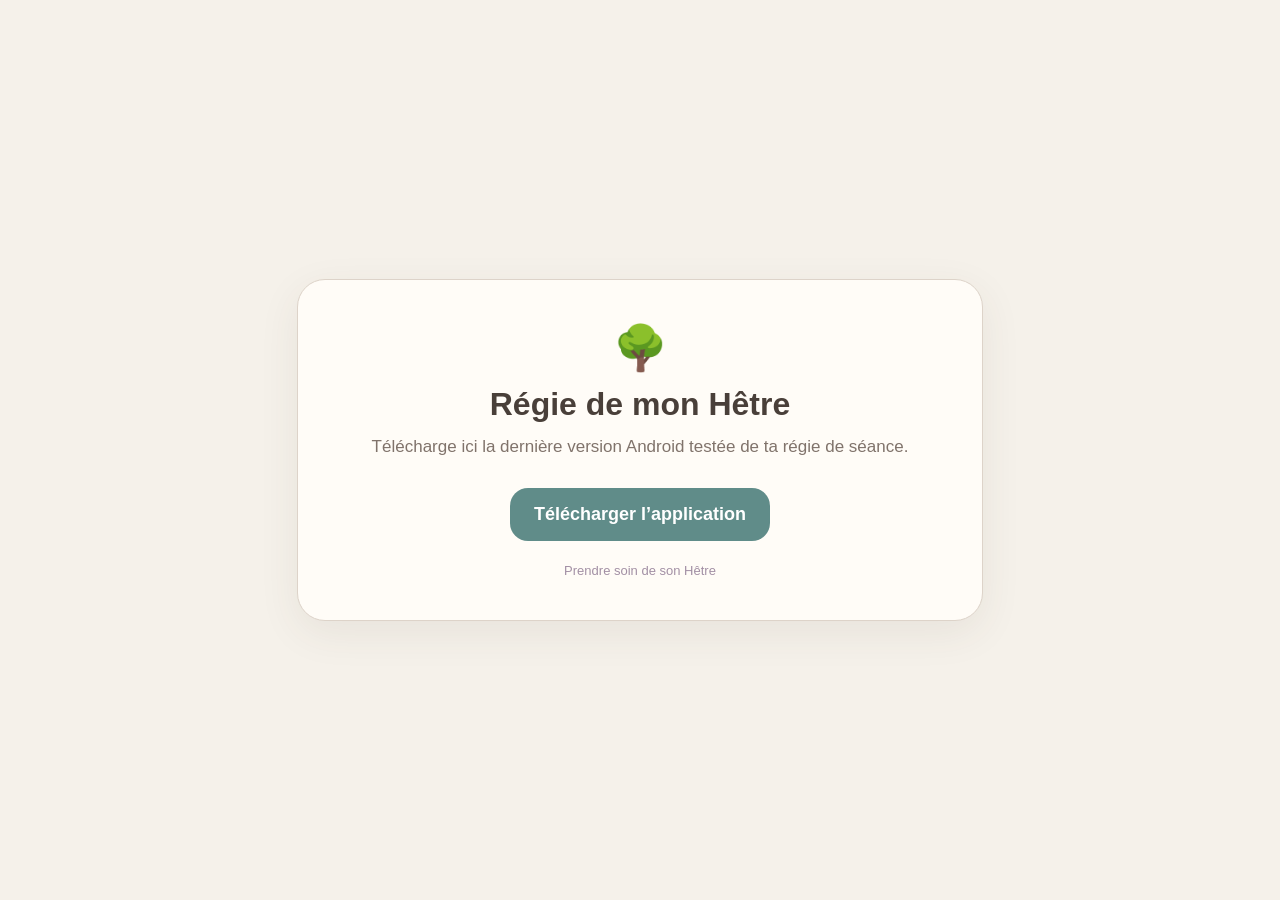
==== index.html @ 22b1c2ca "Add permanent download webpage for Regie de mon Hetre" ====
<!doctype html><html lang="fr"><head><meta charset="utf-8"><meta name="viewport" content="width=device-width,initial-scale=1"><title>Régie de mon Hêtre</title><style>body{margin:0;background:#f5f1ea;color:#493f39;font-family:Arial,sans-serif;display:flex;min-height:100vh;align-items:center;justify-content:center;padding:24px;box-sizing:border-box}.card{max-width:620px;width:100%;background:#fffcf7;border:1px solid #ddd3c9;border-radius:28px;padding:42px 32px;text-align:center;box-shadow:0 12px 40px rgba(73,63,57,.08)}.leaf{font-size:44px;margin-bottom:12px}h1{font-size:32px;margin:0 0 10px}p{font-size:17px;line-height:1.6;color:#80736b;margin:0 0 28px}.btn{display:inline-block;background:#608c89;color:white;text-decoration:none;font-weight:700;font-size:18px;padding:16px 24px;border-radius:18px}.small{font-size:13px;margin-top:22px;color:#a28fa4}</style></head><body><main class="card"><div class="leaf">🌳</div><h1>Régie de mon Hêtre</h1><p>Télécharge ici la dernière version Android testée de ta régie de séance.</p><a class="btn" href="https://github.com/prendresoindesonhetre-rgb/Mon-oxyg-ne/releases/download/regie-de-mon-hetre/Regie-de-mon-Hetre.apk">Télécharger l’application</a><div class="small">Prendre soin de son Hêtre</div></main></body></html>
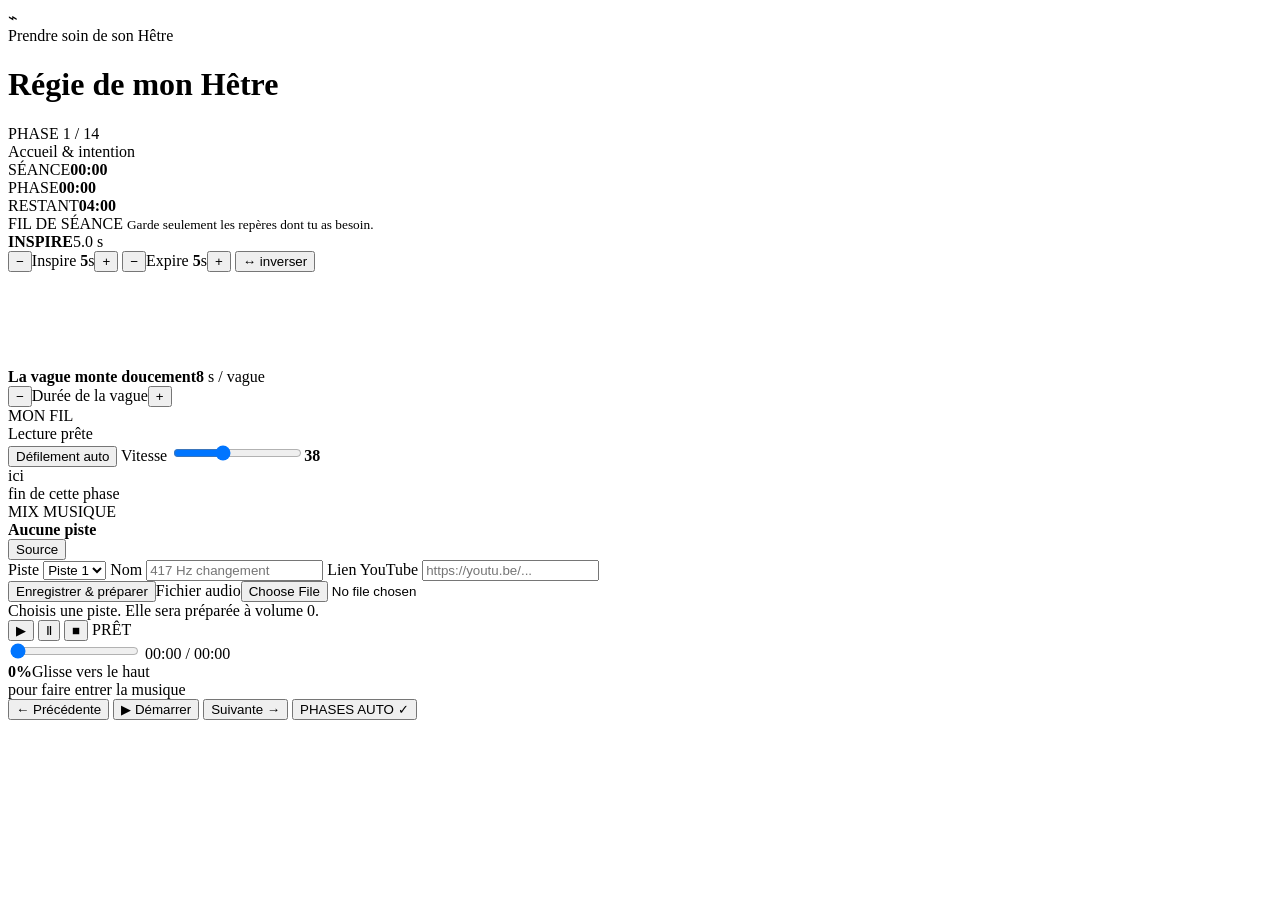
==== commit 38575ec3: "Replace download page with web control room" ====
--- a/index.html
+++ b/index.html
@@ -1 +1,122 @@
-<!doctype html><html lang="fr"><head><meta charset="utf-8"><meta name="viewport" content="width=device-width,initial-scale=1"><title>Régie de mon Hêtre</title><style>body{margin:0;background:#f5f1ea;color:#493f39;font-family:Arial,sans-serif;display:flex;min-height:100vh;align-items:center;justify-content:center;padding:24px;box-sizing:border-box}.card{max-width:620px;width:100%;background:#fffcf7;border:1px solid #ddd3c9;border-radius:28px;padding:42px 32px;text-align:center;box-shadow:0 12px 40px rgba(73,63,57,.08)}.leaf{font-size:44px;margin-bottom:12px}h1{font-size:32px;margin:0 0 10px}p{font-size:17px;line-height:1.6;color:#80736b;margin:0 0 28px}.btn{display:inline-block;background:#608c89;color:white;text-decoration:none;font-weight:700;font-size:18px;padding:16px 24px;border-radius:18px}.small{font-size:13px;margin-top:22px;color:#a28fa4}</style></head><body><main class="card"><div class="leaf">🌳</div><h1>Régie de mon Hêtre</h1><p>Télécharge ici la dernière version Android testée de ta régie de séance.</p><a class="btn" href="https://github.com/prendresoindesonhetre-rgb/Mon-oxyg-ne/releases/download/regie-de-mon-hetre/Regie-de-mon-Hetre.apk">Télécharger l’application</a><div class="small">Prendre soin de son Hêtre</div></main></body></html>+<!doctype html>
+<html lang="fr">
+<head>
+  <meta charset="utf-8">
+  <meta name="viewport" content="width=device-width,initial-scale=1,viewport-fit=cover">
+  <meta name="theme-color" content="#f5f1ea">
+  <title>Régie de mon Hêtre</title>
+  <link rel="stylesheet" href="styles.css">
+</head>
+<body>
+<div id="app">
+  <header class="topbar">
+    <div class="brand">
+      <div class="brand-mark" aria-hidden="true">⌁</div>
+      <div>
+        <div class="eyebrow">Prendre soin de son Hêtre</div>
+        <h1>Régie de mon Hêtre</h1>
+      </div>
+    </div>
+    <div class="phase-heading">
+      <div id="phaseCounter" class="eyebrow">PHASE 1 / 14</div>
+      <div id="phaseTitle" class="phase-title">Accueil & intention</div>
+    </div>
+  </header>
+
+  <section class="time-deck" aria-label="Temps de séance">
+    <div class="time-card"><span>SÉANCE</span><strong id="sessionTime">00:00</strong></div>
+    <div class="time-card accent"><span>PHASE</span><strong id="phaseTime">00:00</strong></div>
+    <div class="time-card"><span id="remainingCaption">RESTANT</span><strong id="remainingTime">04:00</strong></div>
+  </section>
+
+  <section id="instrumentCard" class="instrument-card normal">
+    <div class="instrument-title">
+      <span id="instrumentName">FIL DE SÉANCE</span>
+      <small id="instrumentHint">Garde seulement les repères dont tu as besoin.</small>
+    </div>
+    <div id="rainGuide" class="rain-guide hidden">
+      <div class="rain-wrap"><div id="rainStick" class="rain-stick"><div class="rain-grains"></div></div></div>
+      <div class="instrument-readout"><strong id="breathLabel">INSPIRE</strong><span id="breathCountdown">5.0 s</span></div>
+      <div class="micro-controls">
+        <button id="inhaleMinus" type="button">−</button><span>Inspire <b id="inhaleValue">5</b>s</span><button id="inhalePlus" type="button">+</button>
+        <button id="exhaleMinus" type="button">−</button><span>Expire <b id="exhaleValue">5</b>s</span><button id="exhalePlus" type="button">+</button>
+        <button id="rainReverse" type="button">↔ inverser</button>
+      </div>
+    </div>
+    <div id="oceanGuide" class="ocean-guide hidden">
+      <canvas id="waveCanvas" width="900" height="92" aria-label="Guide de vague"></canvas>
+      <div class="instrument-readout"><strong id="waveLabel">La vague monte doucement</strong><span><b id="waveSeconds">8</b> s / vague</span></div>
+      <div class="micro-controls"><button id="waveMinus" type="button">−</button><span>Durée de la vague</span><button id="wavePlus" type="button">+</button></div>
+    </div>
+  </section>
+
+  <main class="workspace">
+    <section class="reader-panel">
+      <div class="reader-toolbar">
+        <div>
+          <div class="eyebrow">MON FIL</div>
+          <div id="readStatus" class="read-status">Lecture prête</div>
+        </div>
+        <div class="scroll-controls">
+          <button id="autoScrollBtn" type="button" class="pill">Défilement auto</button>
+          <label class="speed-control">Vitesse <input id="scrollSpeed" type="range" min="1" max="100" value="38"><b id="speedValue">38</b></label>
+        </div>
+      </div>
+      <div class="reader-shell">
+        <div class="reader-progress" aria-hidden="true"><div id="readerProgressFill"></div></div>
+        <div class="reading-line" aria-hidden="true"><span>ici</span></div>
+        <div id="reader" class="reader" tabindex="0">
+          <article id="scriptText" class="script-text"></article>
+          <aside id="actionText" class="action-text"></aside>
+          <div class="reader-end">fin de cette phase</div>
+        </div>
+      </div>
+    </section>
+
+    <aside class="mixer-panel">
+      <div class="mixer-head">
+        <div><div class="eyebrow">MIX MUSIQUE</div><strong id="trackName">Aucune piste</strong></div>
+        <button id="sourceToggle" type="button" class="text-btn">Source</button>
+      </div>
+
+      <div id="sourceDrawer" class="source-drawer hidden">
+        <label>Piste
+          <select id="trackSlot"><option value="0">Piste 1</option><option value="1">Piste 2</option><option value="2">Piste 3</option></select>
+        </label>
+        <label>Nom <input id="trackTitleInput" type="text" placeholder="417 Hz changement"></label>
+        <label>Lien YouTube <input id="youtubeUrlInput" type="url" placeholder="https://youtu.be/..."></label>
+        <div class="source-actions"><button id="saveTrackBtn" type="button">Enregistrer & préparer</button><label class="file-btn">Fichier audio<input id="localFile" type="file" accept="audio/*"></label></div>
+        <div id="youtubeBox" class="youtube-box"><div id="youtubePlayer"></div></div>
+        <div id="sourceStatus" class="source-status">Choisis une piste. Elle sera préparée à volume 0.</div>
+      </div>
+
+      <div class="transport">
+        <button id="musicPlay" class="transport-main" type="button" aria-label="Lecture">▶</button>
+        <button id="musicPause" type="button" aria-label="Pause">Ⅱ</button>
+        <button id="musicStop" type="button" aria-label="Arrêt">■</button>
+        <span id="musicState">PRÊT</span>
+      </div>
+      <div class="timeline-row">
+        <input id="musicTimeline" type="range" min="0" max="1000" value="0">
+        <span id="musicTime">00:00 / 00:00</span>
+      </div>
+
+      <div id="fader" class="fader" role="slider" aria-label="Volume musique" aria-valuemin="0" aria-valuemax="100" aria-valuenow="0" tabindex="0">
+        <div class="fader-track"><div id="faderFill" class="fader-fill"></div><div id="faderKnob" class="fader-knob"></div></div>
+        <div class="fader-copy"><strong id="volumeValue">0%</strong><span>Glisse vers le haut<br>pour faire entrer la musique</span></div>
+      </div>
+    </aside>
+  </main>
+
+  <footer class="control-dock">
+    <button id="prevPhase" type="button">← Précédente</button>
+    <button id="sessionPlay" type="button" class="session-play">▶ Démarrer</button>
+    <button id="nextPhase" type="button">Suivante →</button>
+    <button id="autoPhaseBtn" type="button" class="auto-phase">PHASES AUTO ✓</button>
+  </footer>
+</div>
+<audio id="localAudio" preload="metadata"></audio>
+<script src="https://www.youtube.com/iframe_api"></script>
+<script src="app.js"></script>
+</body>
+</html>
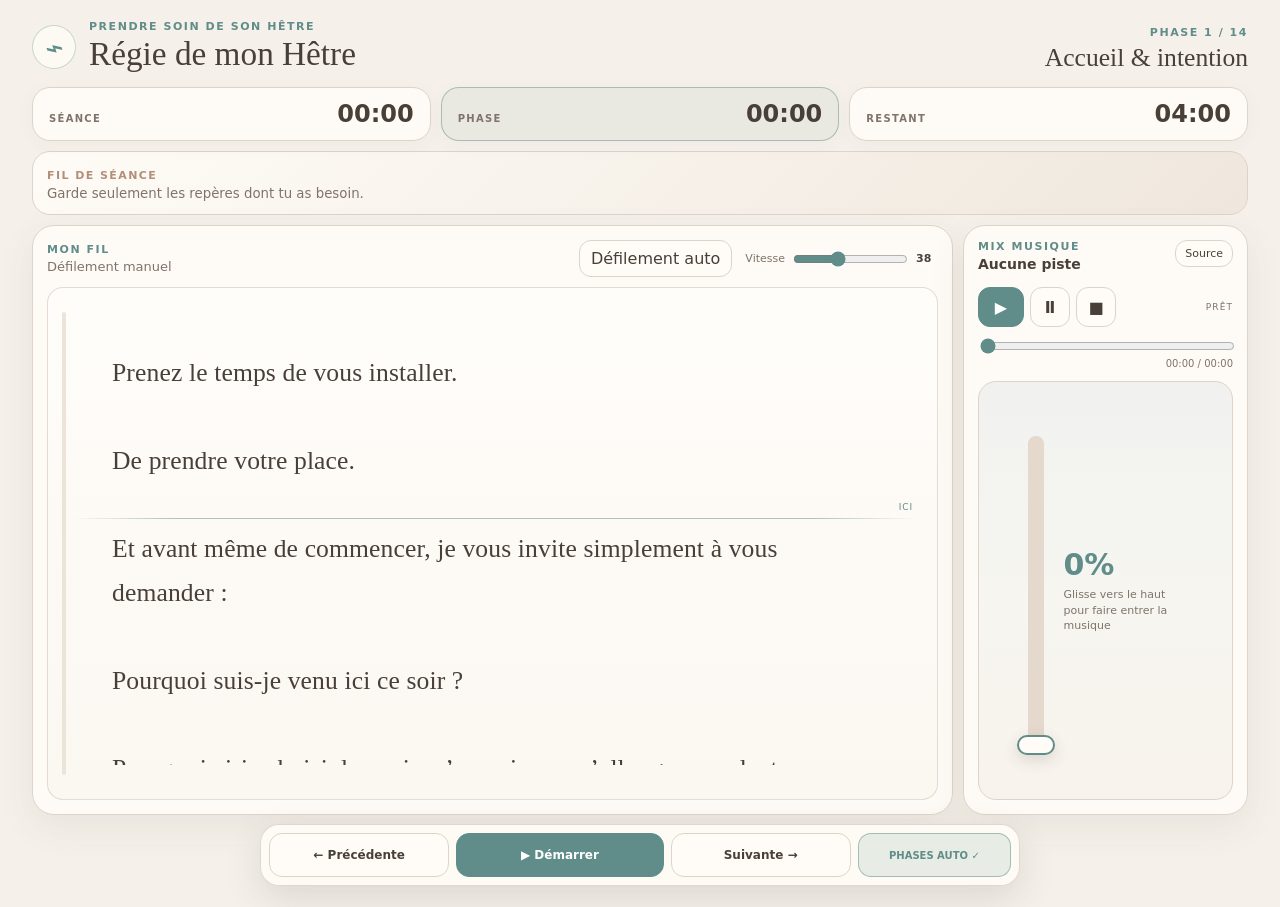
==== commit 2b0e430e: "Make YouTube web player initialization reliable" ====
--- a/index.html
+++ b/index.html
@@ -116,7 +116,7 @@
   </footer>
 </div>
 <audio id="localAudio" preload="metadata"></audio>
+<script src="app.js"></script>
 <script src="https://www.youtube.com/iframe_api"></script>
-<script src="app.js"></script>
 </body>
 </html>
--- a/styles.css
+++ b/styles.css
@@ -0,0 +1,4 @@
+:root{--bg:#f5f1ea;--paper:#fffcf7;--sand:#ede4d9;--sand2:#e5d8cc;--ink:#493f39;--muted:#80736b;--teal:#608c89;--sky:#91afc0;--mauve:#a28fa4;--clay:#b38f78;--line:#ddd3c9;--shadow:0 12px 36px rgba(73,63,57,.08)}
+*{box-sizing:border-box}html,body{margin:0;min-height:100%;background:var(--bg);color:var(--ink);font-family:Inter,ui-sans-serif,system-ui,-apple-system,BlinkMacSystemFont,"Segoe UI",sans-serif}button,input,select{font:inherit;color:inherit}button{cursor:pointer}#app{min-height:100vh;padding:20px clamp(16px,2.5vw,34px) 92px;max-width:1540px;margin:auto}.topbar{display:flex;justify-content:space-between;align-items:end;gap:24px;margin-bottom:14px}.brand{display:flex;align-items:center;gap:13px}.brand-mark{width:44px;height:44px;border:1px solid rgba(96,140,137,.34);border-radius:50%;display:grid;place-items:center;color:var(--teal);font-size:30px;transform:rotate(-18deg);background:rgba(255,252,247,.75)}.eyebrow{font-size:11px;letter-spacing:.14em;font-weight:800;color:var(--teal);text-transform:uppercase}.brand h1{font-family:Georgia,"Times New Roman",serif;font-weight:500;font-size:clamp(24px,2.6vw,36px);margin:2px 0 0}.phase-heading{text-align:right;max-width:520px}.phase-title{font-family:Georgia,"Times New Roman",serif;font-size:clamp(20px,2vw,28px);margin-top:4px}.time-deck{display:grid;grid-template-columns:repeat(3,1fr);gap:10px;margin-bottom:10px}.time-card{background:rgba(255,252,247,.88);border:1px solid var(--line);border-radius:18px;padding:12px 16px;display:flex;align-items:baseline;justify-content:space-between;box-shadow:0 4px 18px rgba(73,63,57,.035)}.time-card span{font-size:10px;letter-spacing:.13em;font-weight:800;color:var(--muted)}.time-card strong{font-size:24px;font-variant-numeric:tabular-nums;font-weight:650}.time-card.accent{border-color:rgba(96,140,137,.48);background:rgba(96,140,137,.075)}.instrument-card{border-radius:18px;border:1px solid var(--line);background:linear-gradient(135deg,rgba(255,252,247,.94),rgba(237,228,217,.76));padding:10px 14px;margin-bottom:10px;min-height:64px;display:flex;align-items:center;gap:18px;overflow:hidden}.instrument-title{min-width:185px}.instrument-title>span{font-size:11px;font-weight:850;letter-spacing:.13em;color:var(--clay)}.instrument-title small{display:block;color:var(--muted);margin-top:3px;line-height:1.25}.hidden{display:none!important}.rain-guide,.ocean-guide{flex:1;display:flex;align-items:center;gap:18px;min-width:0}.rain-wrap{width:150px;height:42px;display:grid;place-items:center}.rain-stick{position:relative;width:126px;height:16px;border-radius:12px;background:linear-gradient(90deg,#725f52,#ab8f7d 48%,#725f52);box-shadow:inset 0 0 0 2px rgba(73,63,57,.18);transform:rotate(-23deg);transition:transform .06s linear}.rain-stick:before,.rain-stick:after{content:"";position:absolute;width:9px;height:20px;top:-2px;border-radius:4px;background:#5f5047}.rain-stick:before{left:-3px}.rain-stick:after{right:-3px}.rain-grains{position:absolute;inset:3px 11px;background-image:radial-gradient(circle at 20% 50%,#e8d7bd 0 1px,transparent 1.5px),radial-gradient(circle at 50% 50%,#e8d7bd 0 1px,transparent 1.5px),radial-gradient(circle at 80% 50%,#e8d7bd 0 1px,transparent 1.5px);background-size:15px 8px;opacity:.75}.instrument-readout{min-width:140px}.instrument-readout strong{display:block;color:var(--teal);font-size:18px}.instrument-readout span{font-size:12px;color:var(--muted);font-variant-numeric:tabular-nums}.micro-controls{display:flex;align-items:center;flex-wrap:wrap;gap:5px 8px;margin-left:auto}.micro-controls button{border:1px solid var(--line);background:var(--paper);border-radius:11px;min-width:34px;height:32px}.micro-controls span{font-size:12px;color:var(--muted)}#waveCanvas{width:min(48vw,520px);height:52px}.workspace{display:grid;grid-template-columns:minmax(0,1fr) 285px;gap:10px;align-items:stretch;min-height:calc(100vh - 310px)}.reader-panel,.mixer-panel{background:rgba(255,252,247,.94);border:1px solid var(--line);border-radius:22px;box-shadow:var(--shadow)}.reader-panel{padding:14px;display:flex;flex-direction:column;min-width:0}.reader-toolbar{display:flex;justify-content:space-between;align-items:center;gap:16px;margin-bottom:10px}.read-status{font-size:13px;color:var(--muted);margin-top:3px}.scroll-controls{display:flex;align-items:center;gap:13px}.pill,.text-btn,.source-actions button,.file-btn{border:1px solid var(--line);background:var(--paper);border-radius:12px;padding:8px 11px}.pill.active,.auto-phase.active{background:rgba(96,140,137,.14);border-color:rgba(96,140,137,.5);color:#3f706d}.speed-control{display:flex;align-items:center;gap:6px;font-size:11px;color:var(--muted)}.speed-control input{width:115px;accent-color:var(--teal)}.speed-control b{min-width:22px;color:var(--ink)}.reader-shell{position:relative;flex:1;min-height:410px;border-radius:16px;background:linear-gradient(180deg,#fffdfa,#fbf7f1);border:1px solid rgba(221,211,201,.78);overflow:hidden}.reader{height:100%;max-height:calc(100vh - 430px);min-height:410px;overflow-y:auto;padding:clamp(34px,7vh,70px) clamp(36px,5vw,76px) 46vh clamp(40px,5vw,78px);scroll-behavior:auto;overscroll-behavior:contain;scrollbar-width:thin;scrollbar-color:var(--sand2) transparent}.script-text{font-family:Georgia,"Times New Roman",serif;font-size:clamp(21px,2vw,29px);line-height:1.72;letter-spacing:.005em;white-space:pre-wrap}.action-text{margin-top:34px;border-left:3px solid rgba(162,143,164,.5);padding:12px 16px;background:rgba(162,143,164,.07);border-radius:0 12px 12px 0;color:#655b63;font-size:15px;line-height:1.55;white-space:pre-wrap}.reader-end{text-align:center;color:var(--mauve);font-size:11px;letter-spacing:.13em;text-transform:uppercase;margin-top:46px}.reading-line{position:absolute;left:24px;right:20px;top:45%;height:1px;background:linear-gradient(90deg,transparent,rgba(96,140,137,.5) 12%,rgba(96,140,137,.5) 88%,transparent);z-index:3;pointer-events:none}.reading-line span{position:absolute;right:4px;top:-16px;color:var(--teal);font-size:9px;letter-spacing:.1em;text-transform:uppercase}.reader-progress{position:absolute;left:14px;top:24px;bottom:24px;width:4px;border-radius:4px;background:var(--sand);z-index:4;overflow:hidden}.reader-progress>div{position:absolute;left:0;right:0;top:0;height:0;background:linear-gradient(var(--sky),var(--teal),var(--mauve));border-radius:4px}.mixer-panel{padding:14px;display:flex;flex-direction:column;min-height:410px}.mixer-head{display:flex;justify-content:space-between;align-items:flex-start;gap:8px}.mixer-head strong{display:block;font-size:14px;margin-top:3px;max-width:190px;white-space:nowrap;overflow:hidden;text-overflow:ellipsis}.text-btn{padding:6px 9px;font-size:11px}.source-drawer{margin-top:10px;padding:10px;background:var(--bg);border-radius:14px;border:1px solid var(--line)}.source-drawer label{display:block;font-size:10px;color:var(--muted);margin-bottom:7px}.source-drawer input,.source-drawer select{width:100%;margin-top:3px;border:1px solid var(--line);background:var(--paper);border-radius:9px;padding:7px 8px;font-size:12px}.source-actions{display:grid;grid-template-columns:1fr 1fr;gap:6px}.source-actions button,.file-btn{font-size:10px;padding:7px;text-align:center}.file-btn input{display:none}.youtube-box{height:126px;margin-top:7px;background:#201d1b;border-radius:10px;overflow:hidden}.youtube-box iframe{width:100%!important;height:100%!important}.source-status{font-size:10px;color:var(--muted);line-height:1.35;margin-top:6px}.transport{display:grid;grid-template-columns:46px 40px 40px 1fr;align-items:center;gap:6px;margin-top:15px}.transport button{height:40px;border-radius:12px;border:1px solid var(--line);background:var(--paper);font-weight:800}.transport .transport-main{background:var(--teal);border-color:var(--teal);color:#fff}.transport span{text-align:right;font-size:9px;letter-spacing:.12em;color:var(--muted)}.timeline-row{margin-top:9px}.timeline-row input{width:100%;accent-color:var(--teal)}.timeline-row span{display:block;text-align:right;font-size:10px;color:var(--muted);font-variant-numeric:tabular-nums}.fader{position:relative;flex:1;min-height:280px;margin-top:12px;border-radius:18px;background:linear-gradient(180deg,rgba(145,175,192,.12),rgba(96,140,137,.05),rgba(179,143,120,.08));border:1px solid var(--line);display:flex;align-items:center;justify-content:center;gap:20px;touch-action:none;user-select:none;cursor:ns-resize;outline:none}.fader:focus-visible{box-shadow:0 0 0 3px rgba(96,140,137,.2)}.fader-track{position:relative;width:16px;height:74%;background:var(--sand2);border-radius:12px;overflow:visible}.fader-fill{position:absolute;left:0;right:0;bottom:0;height:0;background:linear-gradient(0deg,var(--teal),var(--sky));border-radius:12px}.fader-knob{position:absolute;width:38px;height:20px;border-radius:12px;left:50%;bottom:0;transform:translate(-50%,50%);background:var(--paper);border:2px solid var(--teal);box-shadow:0 5px 15px rgba(73,63,57,.16)}.fader-copy{width:120px}.fader-copy strong{font-size:30px;font-variant-numeric:tabular-nums;color:var(--teal)}.fader-copy span{display:block;font-size:11px;line-height:1.4;color:var(--muted);margin-top:5px}.control-dock{position:fixed;z-index:20;left:50%;bottom:14px;transform:translateX(-50%);width:min(760px,calc(100vw - 28px));display:grid;grid-template-columns:1fr 1.15fr 1fr .85fr;gap:7px;padding:8px;background:rgba(255,252,247,.9);backdrop-filter:blur(14px);border:1px solid rgba(221,211,201,.9);box-shadow:0 12px 36px rgba(73,63,57,.14);border-radius:19px}.control-dock button{border:1px solid var(--line);background:var(--paper);border-radius:13px;min-height:44px;font-weight:700;font-size:12px}.control-dock .session-play{background:var(--teal);border-color:var(--teal);color:#fff}.control-dock .auto-phase{font-size:10px;color:var(--teal)}
+@media(max-width:900px){#app{padding:13px 12px 104px}.topbar{align-items:flex-start}.phase-heading{max-width:45%}.brand h1{font-size:24px}.time-card{padding:9px 10px}.time-card strong{font-size:19px}.instrument-card{display:block}.instrument-title{margin-bottom:7px}.rain-guide,.ocean-guide{gap:8px}.micro-controls{margin-left:0}.workspace{grid-template-columns:1fr}.reader{max-height:58vh;min-height:430px;padding-left:44px;padding-right:34px}.mixer-panel{min-height:auto}.fader{min-height:190px}.mixer-panel{display:grid;grid-template-columns:1fr 190px;gap:10px}.mixer-head,.source-drawer{grid-column:1/-1}.transport,.timeline-row{grid-column:1}.fader{grid-column:2;grid-row:3/5}.fader-copy{width:90px}.fader-copy strong{font-size:24px}.control-dock{grid-template-columns:1fr 1.2fr 1fr}.control-dock .auto-phase{grid-column:1/-1;min-height:34px}.reader-toolbar{align-items:flex-start}.scroll-controls{display:block}.speed-control{margin-top:6px}}
+@media(max-width:560px){.topbar{display:block}.phase-heading{text-align:left;max-width:none;margin-top:12px}.time-deck{gap:5px}.time-card{display:block}.time-card span{display:block}.time-card strong{font-size:18px}.rain-guide,.ocean-guide{display:block}.rain-wrap{margin:auto}.instrument-readout{text-align:center}.micro-controls{justify-content:center;margin-top:7px}.reader-toolbar{display:block}.scroll-controls{display:flex;margin-top:8px}.speed-control input{width:92px}.reader{max-height:55vh;min-height:370px;padding:58px 27px 45vh 38px}.script-text{font-size:21px}.mixer-panel{display:block}.fader{min-height:210px}.source-drawer{max-height:310px;overflow:auto}.control-dock{bottom:7px}.control-dock button{font-size:10px}.brand-mark{width:38px;height:38px}}
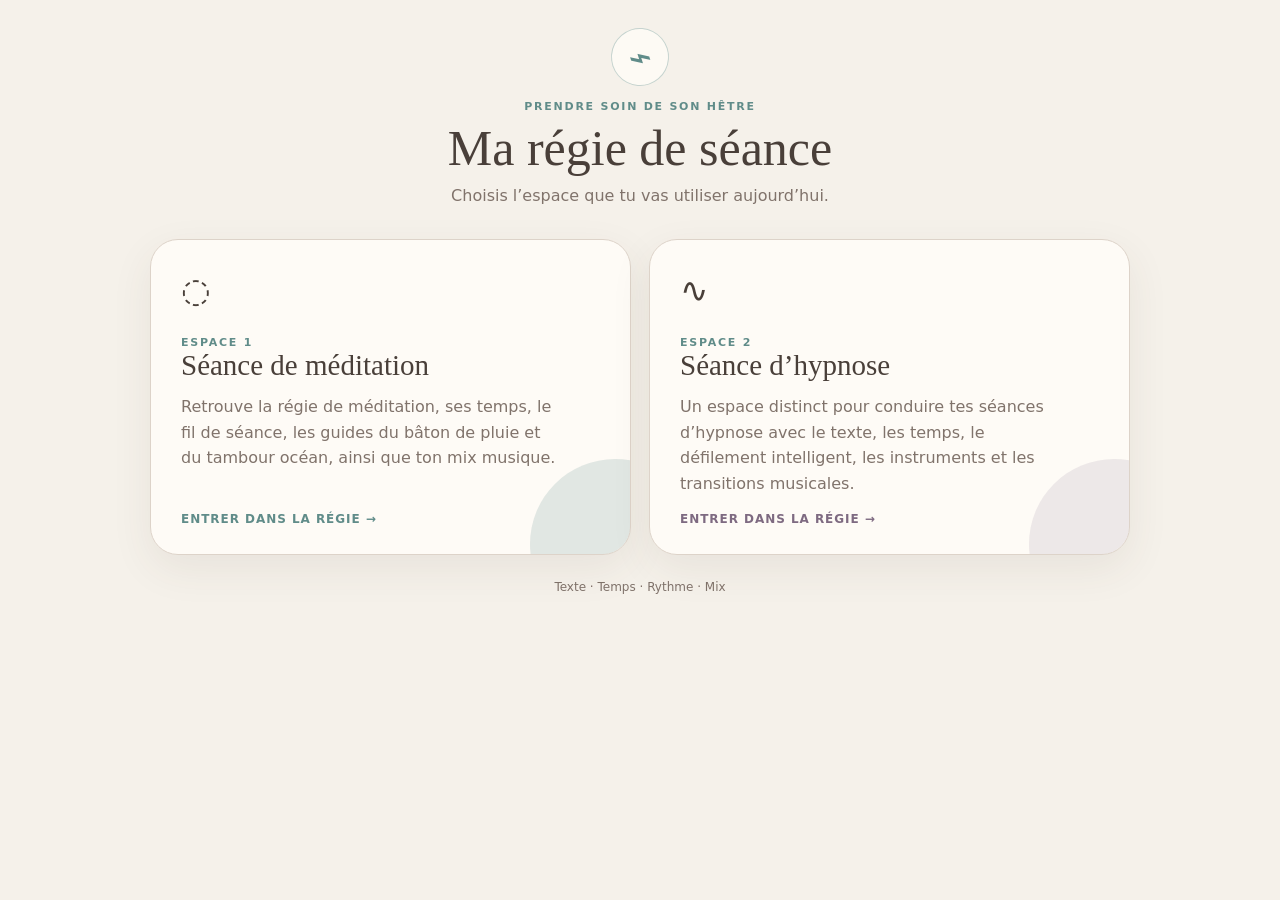
==== commit ae414709: "Separate meditation and hypnosis web modes" ====
--- a/index.html
+++ b/index.html
@@ -5,118 +5,41 @@
   <meta name="viewport" content="width=device-width,initial-scale=1,viewport-fit=cover">
   <meta name="theme-color" content="#f5f1ea">
   <title>Régie de mon Hêtre</title>
-  <link rel="stylesheet" href="styles.css">
+  <style>
+    :root{--bg:#f5f1ea;--paper:#fffcf7;--ink:#493f39;--muted:#80736b;--teal:#608c89;--sky:#91afc0;--mauve:#a28fa4;--clay:#b38f78;--line:#ddd3c9}
+    *{box-sizing:border-box}html,body{margin:0;min-height:100%;background:var(--bg);color:var(--ink);font-family:Inter,ui-sans-serif,system-ui,-apple-system,BlinkMacSystemFont,"Segoe UI",sans-serif}
+    body{display:grid;place-items:center;padding:28px}.home{width:min(980px,100%)}.brand{text-align:center;margin-bottom:34px}.mark{width:58px;height:58px;border-radius:50%;border:1px solid rgba(96,140,137,.35);display:grid;place-items:center;margin:0 auto 14px;color:var(--teal);font-size:38px;transform:rotate(-18deg);background:rgba(255,252,247,.75)}
+    .eyebrow{font-size:11px;letter-spacing:.16em;font-weight:800;color:var(--teal);text-transform:uppercase}.brand h1{font-family:Georgia,"Times New Roman",serif;font-weight:500;font-size:clamp(31px,5vw,50px);margin:6px 0 9px}.brand p{margin:0;color:var(--muted);font-size:16px}
+    .choices{display:grid;grid-template-columns:1fr 1fr;gap:18px}.choice{position:relative;display:block;text-decoration:none;color:inherit;background:rgba(255,252,247,.94);border:1px solid var(--line);border-radius:28px;padding:30px;min-height:290px;box-shadow:0 14px 42px rgba(73,63,57,.08);transition:transform .16s ease,box-shadow .16s ease,border-color .16s ease;overflow:hidden}.choice:hover{transform:translateY(-3px);box-shadow:0 18px 50px rgba(73,63,57,.12)}.choice:after{content:"";position:absolute;width:170px;height:170px;border-radius:50%;right:-70px;bottom:-75px;opacity:.18}.choice.meditation:after{background:var(--teal)}.choice.hypnose:after{background:var(--mauve)}.choice.meditation:hover{border-color:rgba(96,140,137,.6)}.choice.hypnose:hover{border-color:rgba(162,143,164,.65)}
+    .icon{font-size:34px;margin-bottom:26px}.choice h2{font-family:Georgia,"Times New Roman",serif;font-size:29px;font-weight:500;margin:0 0 12px}.choice p{color:var(--muted);line-height:1.6;margin:0 0 28px;max-width:380px}.enter{position:absolute;left:30px;bottom:28px;font-size:12px;font-weight:800;letter-spacing:.08em;text-transform:uppercase}.meditation .enter{color:var(--teal)}.hypnose .enter{color:#7e6a81}.footer{text-align:center;color:var(--muted);font-size:12px;margin-top:25px}
+    @media(max-width:700px){body{padding:18px}.choices{grid-template-columns:1fr}.choice{min-height:235px;padding:25px}.enter{left:25px;bottom:22px}}
+  </style>
 </head>
 <body>
-<div id="app">
-  <header class="topbar">
-    <div class="brand">
-      <div class="brand-mark" aria-hidden="true">⌁</div>
-      <div>
-        <div class="eyebrow">Prendre soin de son Hêtre</div>
-        <h1>Régie de mon Hêtre</h1>
-      </div>
-    </div>
-    <div class="phase-heading">
-      <div id="phaseCounter" class="eyebrow">PHASE 1 / 14</div>
-      <div id="phaseTitle" class="phase-title">Accueil & intention</div>
-    </div>
-  </header>
-
-  <section class="time-deck" aria-label="Temps de séance">
-    <div class="time-card"><span>SÉANCE</span><strong id="sessionTime">00:00</strong></div>
-    <div class="time-card accent"><span>PHASE</span><strong id="phaseTime">00:00</strong></div>
-    <div class="time-card"><span id="remainingCaption">RESTANT</span><strong id="remainingTime">04:00</strong></div>
-  </section>
-
-  <section id="instrumentCard" class="instrument-card normal">
-    <div class="instrument-title">
-      <span id="instrumentName">FIL DE SÉANCE</span>
-      <small id="instrumentHint">Garde seulement les repères dont tu as besoin.</small>
-    </div>
-    <div id="rainGuide" class="rain-guide hidden">
-      <div class="rain-wrap"><div id="rainStick" class="rain-stick"><div class="rain-grains"></div></div></div>
-      <div class="instrument-readout"><strong id="breathLabel">INSPIRE</strong><span id="breathCountdown">5.0 s</span></div>
-      <div class="micro-controls">
-        <button id="inhaleMinus" type="button">−</button><span>Inspire <b id="inhaleValue">5</b>s</span><button id="inhalePlus" type="button">+</button>
-        <button id="exhaleMinus" type="button">−</button><span>Expire <b id="exhaleValue">5</b>s</span><button id="exhalePlus" type="button">+</button>
-        <button id="rainReverse" type="button">↔ inverser</button>
-      </div>
-    </div>
-    <div id="oceanGuide" class="ocean-guide hidden">
-      <canvas id="waveCanvas" width="900" height="92" aria-label="Guide de vague"></canvas>
-      <div class="instrument-readout"><strong id="waveLabel">La vague monte doucement</strong><span><b id="waveSeconds">8</b> s / vague</span></div>
-      <div class="micro-controls"><button id="waveMinus" type="button">−</button><span>Durée de la vague</span><button id="wavePlus" type="button">+</button></div>
-    </div>
-  </section>
-
-  <main class="workspace">
-    <section class="reader-panel">
-      <div class="reader-toolbar">
-        <div>
-          <div class="eyebrow">MON FIL</div>
-          <div id="readStatus" class="read-status">Lecture prête</div>
-        </div>
-        <div class="scroll-controls">
-          <button id="autoScrollBtn" type="button" class="pill">Défilement auto</button>
-          <label class="speed-control">Vitesse <input id="scrollSpeed" type="range" min="1" max="100" value="38"><b id="speedValue">38</b></label>
-        </div>
-      </div>
-      <div class="reader-shell">
-        <div class="reader-progress" aria-hidden="true"><div id="readerProgressFill"></div></div>
-        <div class="reading-line" aria-hidden="true"><span>ici</span></div>
-        <div id="reader" class="reader" tabindex="0">
-          <article id="scriptText" class="script-text"></article>
-          <aside id="actionText" class="action-text"></aside>
-          <div class="reader-end">fin de cette phase</div>
-        </div>
-      </div>
+  <main class="home">
+    <header class="brand">
+      <div class="mark">⌁</div>
+      <div class="eyebrow">Prendre soin de son Hêtre</div>
+      <h1>Ma régie de séance</h1>
+      <p>Choisis l’espace que tu vas utiliser aujourd’hui.</p>
+    </header>
+    <section class="choices">
+      <a class="choice meditation" href="meditation.html">
+        <div class="icon">◌</div>
+        <div class="eyebrow">Espace 1</div>
+        <h2>Séance de méditation</h2>
+        <p>Retrouve la régie de méditation, ses temps, le fil de séance, les guides du bâton de pluie et du tambour océan, ainsi que ton mix musique.</p>
+        <div class="enter">Entrer dans la régie →</div>
+      </a>
+      <a class="choice hypnose" href="hypnose.html">
+        <div class="icon">∿</div>
+        <div class="eyebrow">Espace 2</div>
+        <h2>Séance d’hypnose</h2>
+        <p>Un espace distinct pour conduire tes séances d’hypnose avec le texte, les temps, le défilement intelligent, les instruments et les transitions musicales.</p>
+        <div class="enter">Entrer dans la régie →</div>
+      </a>
     </section>
-
-    <aside class="mixer-panel">
-      <div class="mixer-head">
-        <div><div class="eyebrow">MIX MUSIQUE</div><strong id="trackName">Aucune piste</strong></div>
-        <button id="sourceToggle" type="button" class="text-btn">Source</button>
-      </div>
-
-      <div id="sourceDrawer" class="source-drawer hidden">
-        <label>Piste
-          <select id="trackSlot"><option value="0">Piste 1</option><option value="1">Piste 2</option><option value="2">Piste 3</option></select>
-        </label>
-        <label>Nom <input id="trackTitleInput" type="text" placeholder="417 Hz changement"></label>
-        <label>Lien YouTube <input id="youtubeUrlInput" type="url" placeholder="https://youtu.be/..."></label>
-        <div class="source-actions"><button id="saveTrackBtn" type="button">Enregistrer & préparer</button><label class="file-btn">Fichier audio<input id="localFile" type="file" accept="audio/*"></label></div>
-        <div id="youtubeBox" class="youtube-box"><div id="youtubePlayer"></div></div>
-        <div id="sourceStatus" class="source-status">Choisis une piste. Elle sera préparée à volume 0.</div>
-      </div>
-
-      <div class="transport">
-        <button id="musicPlay" class="transport-main" type="button" aria-label="Lecture">▶</button>
-        <button id="musicPause" type="button" aria-label="Pause">Ⅱ</button>
-        <button id="musicStop" type="button" aria-label="Arrêt">■</button>
-        <span id="musicState">PRÊT</span>
-      </div>
-      <div class="timeline-row">
-        <input id="musicTimeline" type="range" min="0" max="1000" value="0">
-        <span id="musicTime">00:00 / 00:00</span>
-      </div>
-
-      <div id="fader" class="fader" role="slider" aria-label="Volume musique" aria-valuemin="0" aria-valuemax="100" aria-valuenow="0" tabindex="0">
-        <div class="fader-track"><div id="faderFill" class="fader-fill"></div><div id="faderKnob" class="fader-knob"></div></div>
-        <div class="fader-copy"><strong id="volumeValue">0%</strong><span>Glisse vers le haut<br>pour faire entrer la musique</span></div>
-      </div>
-    </aside>
+    <div class="footer">Texte · Temps · Rythme · Mix</div>
   </main>
-
-  <footer class="control-dock">
-    <button id="prevPhase" type="button">← Précédente</button>
-    <button id="sessionPlay" type="button" class="session-play">▶ Démarrer</button>
-    <button id="nextPhase" type="button">Suivante →</button>
-    <button id="autoPhaseBtn" type="button" class="auto-phase">PHASES AUTO ✓</button>
-  </footer>
-</div>
-<audio id="localAudio" preload="metadata"></audio>
-<script src="app.js"></script>
-<script src="https://www.youtube.com/iframe_api"></script>
 </body>
-</html>
+</html>
